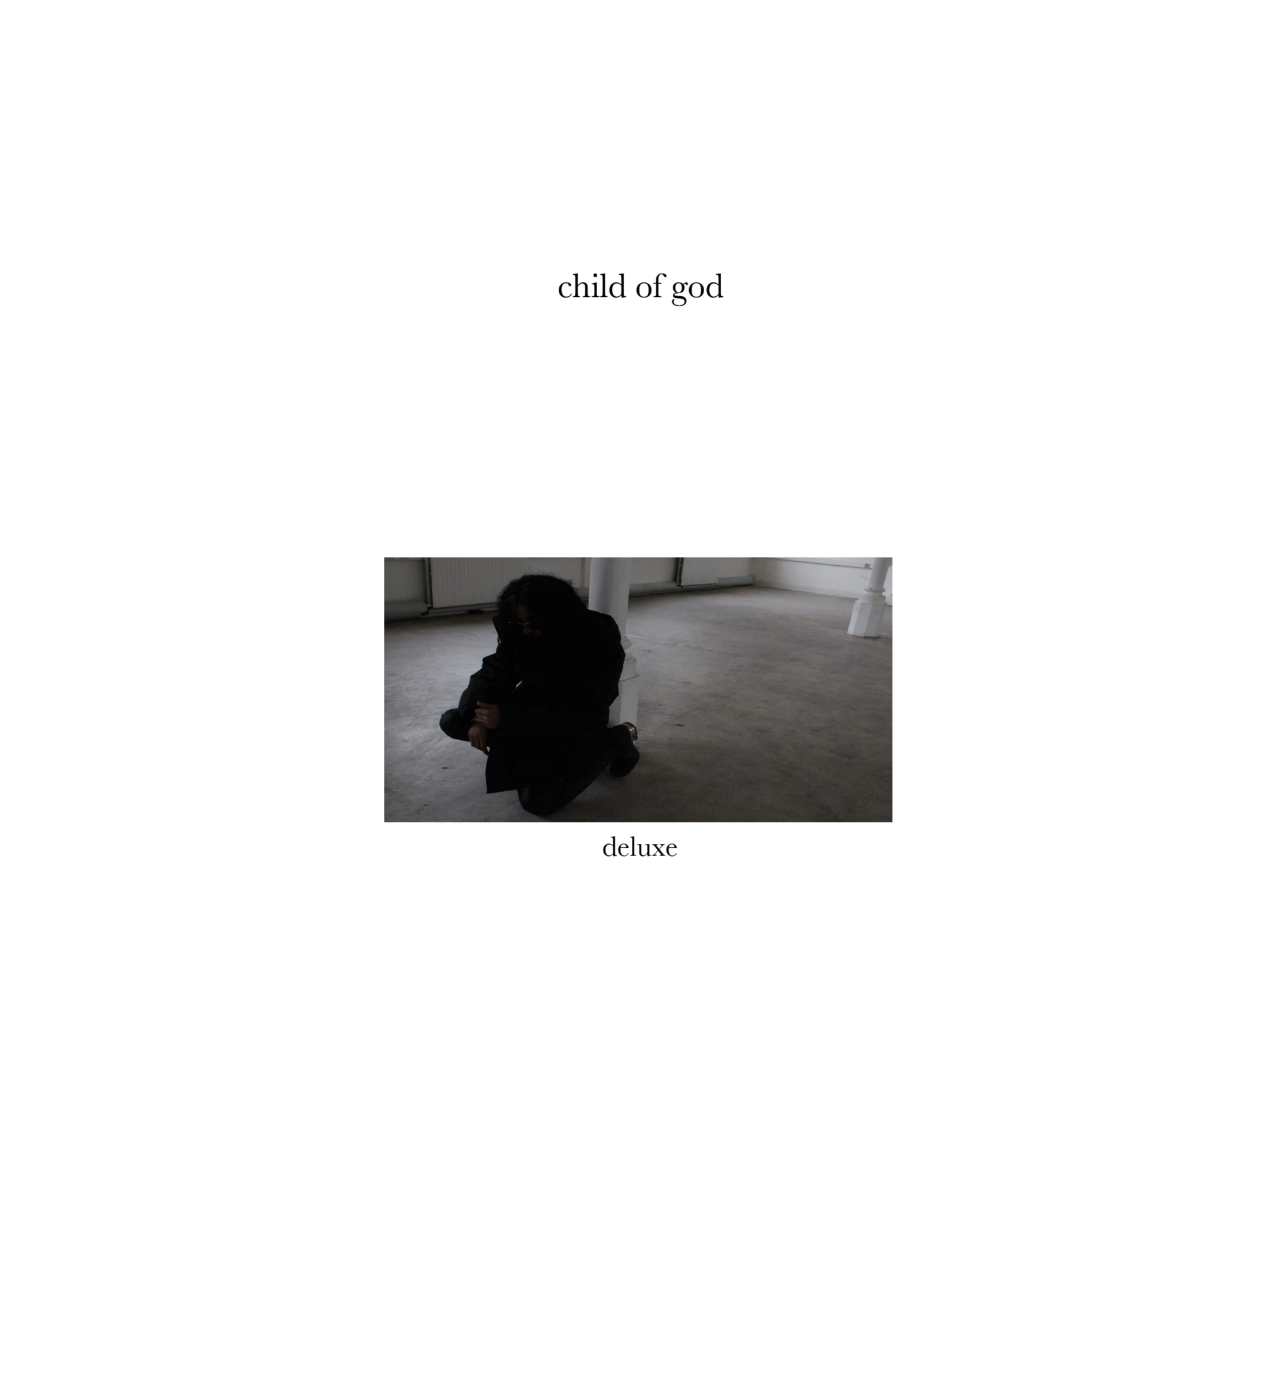
==== index.html @ 305f1e54 "d" ====
<!doctype html>
<html lang="fr">
  <head>
    <meta charset="UTF-8" />
    <meta name="viewport" content="width=device-width, initial-scale=1.0" />
    <title>child of god deluxe</title>
    <link rel="preconnect" href="https://fonts.googleapis.com" />
    <link rel="preconnect" href="https://fonts.gstatic.com" crossorigin />
    <link
      href="https://fonts.googleapis.com/css2?family=Cormorant+Garamond:wght@400;500;600;700&family=Italiana&display=swap"
      rel="stylesheet"
    />
    <link rel="stylesheet" href="./styles.css" />
  </head>
  <body>
    <main class="experience" aria-live="polite">
      <section class="hover-video-wrap" aria-label="Visuel animé">
        <div
          id="hoverVideoZone"
          class="hover-video-frame"
          tabindex="0"
          aria-label="Zone vidéo animée"
        >
          <video
            id="hoverVideo"
            class="hover-video"
            preload="auto"
            muted
            loop
            playsinline
            aria-hidden="true"
          >
            <source src="./assets/video/Mt_Etna_and_Catania1.mp4" type="video/mp4" />
          </video>
        </div>
      </section>

      <button
        id="coverTrigger"
        class="cover-trigger"
        type="button"
        aria-label="Révéler la tracklist deluxe"
      >
        <article class="cover-art" role="img" aria-label="cover child of god deluxe">
          <div class="cover-canvas" aria-hidden="true">
            <div class="cover-bg"></div>
            <div class="tracklist-overlay" aria-hidden="true">
              <p>15 . child of god</p>
              <p>16. cry</p>
              <p>17. liqueur feat zélia</p>
              <p>18. volcano</p>
              <p>19. fangirl</p>
              <p>20. douleur feat bloodyneon</p>
              <p>21. light off</p>
            </div>
          </div>
        </article>
      </button>

      <section class="countdown-wrap" aria-label="Compte à rebours">
        <p id="countdownValue" class="countdown-value">00 : 00 : 00 : 00</p>
        <img
          class="countdown-extra"
          src="./assets/extra/countdown-below-transparent.png"
          alt="Visuel child of god deluxe"
          loading="lazy"
        />
      </section>

      <audio id="teaserAudio" preload="auto" loop>
        <source src="./assets/audio/cog-audio-teasing.mp3" type="audio/mpeg" />
      </audio>
    </main>

    <script src="./main.js"></script>
  </body>
</html>
---- styles.css ----
:root {
  --paper: #ffffff;
  --ink: #0d0d0d;
  --fade: cubic-bezier(0.2, 0.72, 0.16, 1);
}

* {
  box-sizing: border-box;
}

html,
body {
  width: 100%;
  min-height: 100%;
  background: #ffffff;
}

body {
  margin: 0;
  color: var(--ink);
  background: #ffffff;
  font-family: "Cormorant Garamond", "Iowan Old Style", "Times New Roman", serif;
  -webkit-text-size-adjust: 100%;
  overflow-x: hidden;
  transition: background-color 320ms var(--fade), color 320ms var(--fade);
}

.experience {
  min-height: 100dvh;
  display: grid;
  place-items: center;
  gap: clamp(0.9rem, 2.3vw, 1.5rem);
  padding: clamp(1.2rem, 3.4vw, 2.4rem);
  background: #ffffff;
  transition: background-color 320ms var(--fade);
}

.hover-video-wrap {
  width: clamp(120px, 16vw, 170px);
}

.hover-video-frame {
  width: 100%;
  aspect-ratio: 1 / 1;
  overflow: hidden;
  background: transparent;
  cursor: pointer;
  touch-action: manipulation;
  -webkit-tap-highlight-color: transparent;
}

.hover-video-frame:focus-visible {
  outline: 2px solid rgba(20, 20, 20, 0.4);
  outline-offset: 6px;
}

.hover-video {
  width: 100%;
  height: 100%;
  display: block;
  object-fit: cover;
  object-position: 52% 34%;
  transform: scale(1.22);
  transform-origin: center;
  transition: filter 320ms var(--fade);
}

.cover-trigger {
  border: 0;
  background: none;
  cursor: pointer;
  color: inherit;
  padding: 0;
  width: min(88vw, 680px);
  touch-action: manipulation;
  -webkit-tap-highlight-color: transparent;
}

.cover-trigger:focus-visible {
  outline: 2px solid rgba(20, 20, 20, 0.4);
  outline-offset: 7px;
}

.cover-art {
  width: 100%;
  display: grid;
  justify-items: center;
  transition: transform 650ms var(--fade);
}

.cover-trigger:hover .cover-art,
.cover-trigger:focus-visible .cover-art {
  transform: scale(1.012);
}

.cover-canvas {
  position: relative;
  width: min(88vw, 680px);
  aspect-ratio: 1 / 1;
  overflow: hidden;
  border: 0;
  background: transparent;
  isolation: isolate;
}

.cover-bg {
  position: absolute;
  inset: 0;
  background-image: url("./assets/cover/Cover_cog_deluxe-transparent.png");
  background-size: cover;
  background-position: center;
  background-repeat: no-repeat;
}

.cover-bg::after {
  content: "";
  position: absolute;
  inset: 0;
  background-image: url("./assets/cover/Tracklist_cog_deluxe-transparent.png");
  background-size: 132%;
  background-position: 54% 52%;
  background-repeat: no-repeat;
  opacity: 0;
  transition: opacity 700ms var(--fade);
}

body.is-revealed .cover-bg {
  background-image: none;
}

body.is-revealed .cover-bg::after {
  opacity: 1;
}

.tracklist-overlay {
  position: absolute;
  inset: 0;
  display: grid;
  align-content: center;
  justify-items: center;
  gap: clamp(0.15rem, 0.5vw, 0.28rem);
  opacity: 0;
  pointer-events: none;
  transform: translateY(-7%);
  transition: opacity 260ms var(--fade);
}

.tracklist-overlay p {
  margin: 0;
  font-family: "Cormorant Garamond", "Iowan Old Style", "Times New Roman", serif;
  font-size: clamp(1.05rem, 2.05vw, 2rem);
  line-height: 1;
  color: #ffffff;
  text-shadow: 0 1px 2px rgba(0, 0, 0, 0.48);
}

body.is-dark.is-revealed .tracklist-overlay {
  opacity: 1;
}

.countdown-wrap {
  display: grid;
  justify-items: center;
  gap: clamp(0.7rem, 1.7vw, 1rem);
  text-align: center;
  opacity: 0;
  visibility: hidden;
  transform: translateY(8px);
  transition: opacity 340ms var(--fade), transform 340ms var(--fade), visibility 0s linear 340ms;
}

body.is-revealed .countdown-wrap {
  opacity: 1;
  visibility: visible;
  transform: translateY(0);
  transition-delay: 140ms;
}

.countdown-value {
  margin: 0;
  font-family: Arial, Helvetica, sans-serif;
  font-weight: 300;
  font-size: clamp(1.2rem, 3.2vw, 2.35rem);
  line-height: 1;
  letter-spacing: 0.03em;
}

.countdown-extra {
  width: min(78vw, 360px);
  height: auto;
  display: block;
}

body.is-dark {
  color: #ffffff;
  background: #000000;
}

body.is-dark .experience {
  background: #000000;
}

body.is-dark .countdown-value {
  color: #ffffff;
}

body.is-dark .hover-video {
  filter: invert(1) hue-rotate(180deg);
}

body.is-dark .hover-video-frame:focus-visible,
body.is-dark .cover-trigger:focus-visible {
  outline-color: rgba(255, 255, 255, 0.52);
}

@media (hover: none) {
  .cover-trigger:hover .cover-art {
    transform: none;
  }
}

@media (max-width: 700px) {
  .experience {
    gap: clamp(0.75rem, 3.2vw, 1.1rem);
    padding-top: max(1rem, env(safe-area-inset-top));
    padding-right: max(0.95rem, env(safe-area-inset-right));
    padding-bottom: max(1rem, env(safe-area-inset-bottom));
    padding-left: max(0.95rem, env(safe-area-inset-left));
  }

  .hover-video-wrap {
    width: clamp(102px, 26vw, 144px);
  }

  .cover-canvas,
  .cover-trigger {
    width: min(92vw, 580px);
  }

  .countdown-value {
    letter-spacing: 0.04em;
  }

  .countdown-extra {
    width: min(86vw, 320px);
  }

  .tracklist-overlay {
    transform: translateY(-5%);
  }

  .tracklist-overlay p {
    font-size: clamp(0.92rem, 3.8vw, 1.3rem);
  }
}

@media (max-width: 480px) {
  .cover-canvas,
  .cover-trigger {
    width: 95vw;
  }

  .countdown-value {
    font-size: clamp(1rem, 9vw, 1.65rem);
  }

  .countdown-extra {
    width: min(92vw, 296px);
  }

  .tracklist-overlay p {
    font-size: clamp(0.82rem, 4.35vw, 1.05rem);
  }
}
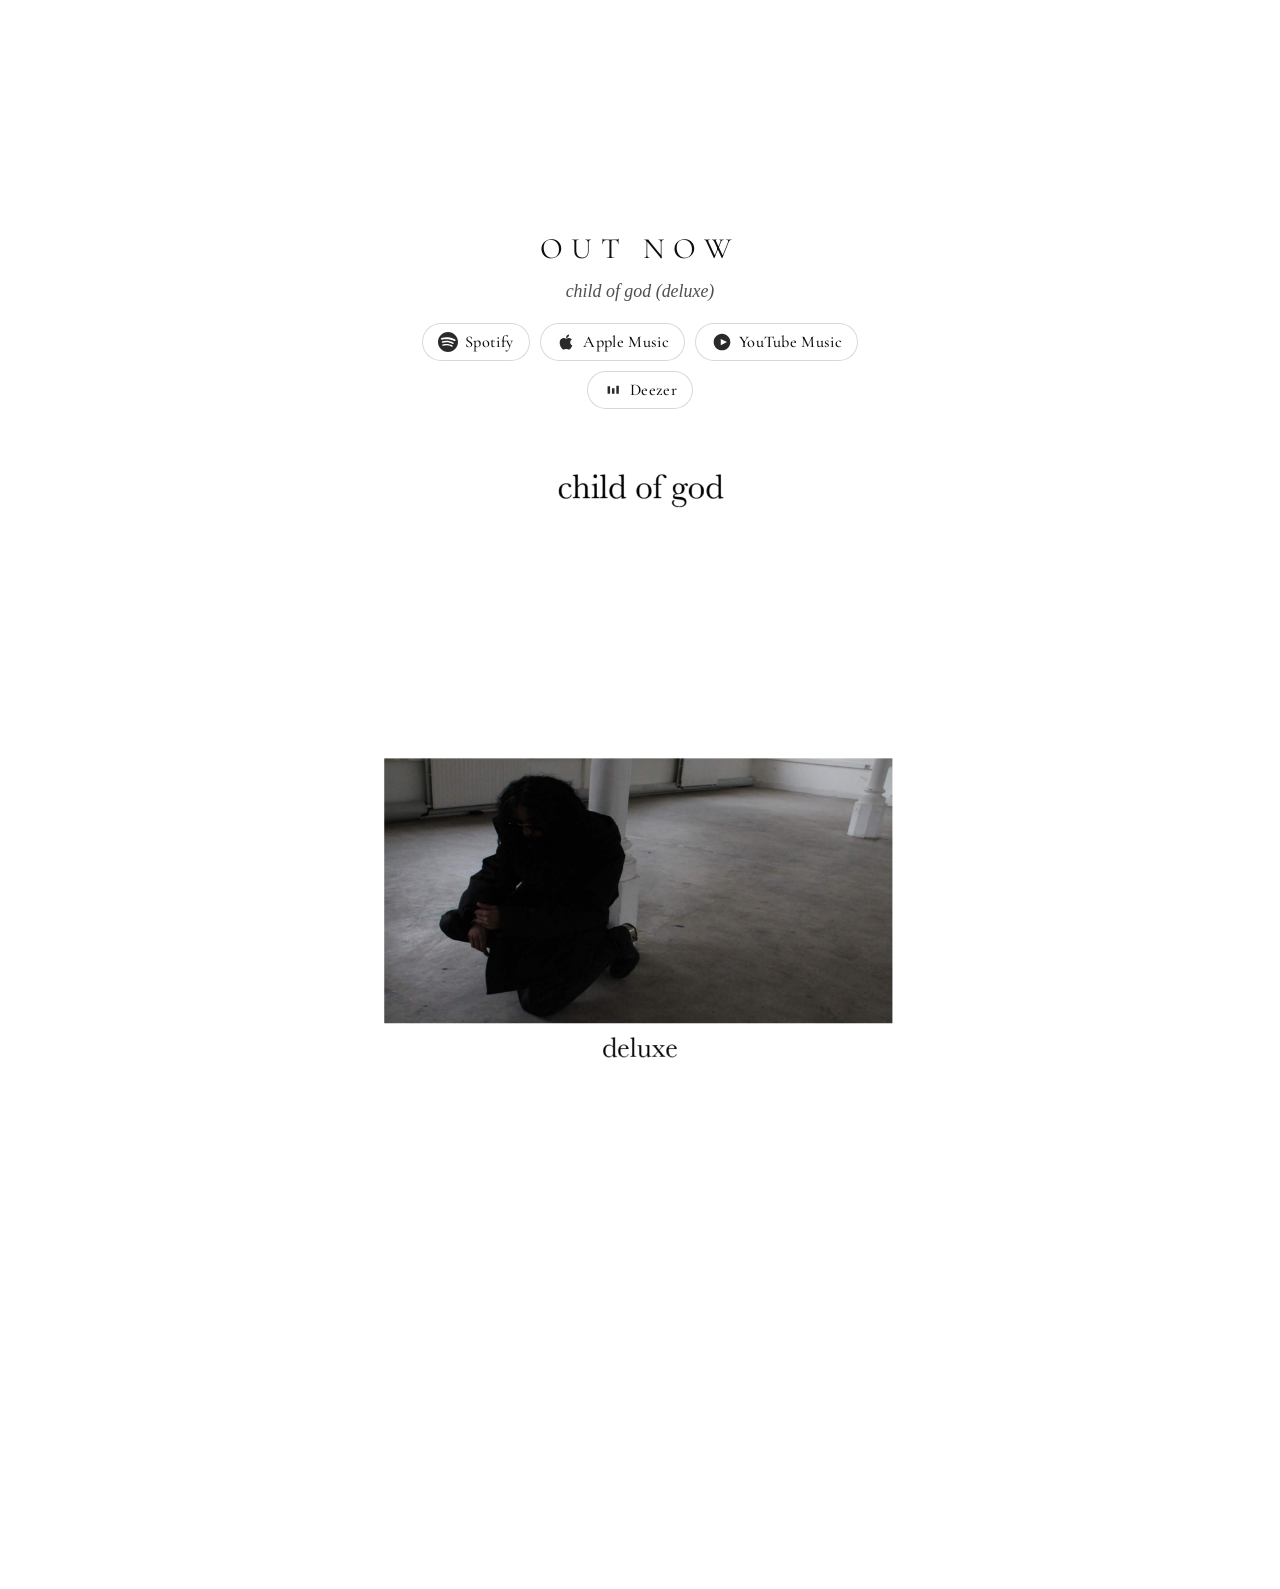
==== commit 6c2ffaaa: "update release" ====
--- a/index.html
+++ b/index.html
@@ -33,6 +33,79 @@
             <source src="./assets/video/Mt_Etna_and_Catania1.mp4" type="video/mp4" />
           </video>
         </div>
+      </section>
+
+      <section class="streaming-block" aria-labelledby="streaming-kicker">
+        <p id="streaming-kicker" class="streaming-kicker">Out now</p>
+        <p class="streaming-album">child of god (deluxe)</p>
+        <ul class="streaming-links">
+          <li>
+            <a
+              class="streaming-link"
+              href="https://open.spotify.com/album/3OsomBezZoZCRmr3jh5Ega"
+              target="_blank"
+              rel="noopener noreferrer"
+            >
+              <span class="streaming-link__icon" aria-hidden="true">
+                <svg viewBox="0 0 24 24" width="20" height="20" fill="currentColor">
+                  <path
+                    d="M12 0C5.4 0 0 5.4 0 12s5.4 12 12 12 12-5.4 12-12S18.66 0 12 0zm5.52 17.34c-.24.36-.66.48-1.02.24a13.84 13.84 0 0 0-10.56-1.14c-.42.12-.78-.18-.9-.54-.12-.42.18-.78.54-.9 4.56-1.02 8.52-.6 11.64 1.32.42.18.48.66.3 1.02zm1.44-3.3c-.3.42-.84.6-1.26.3-3.24-1.98-8.16-2.58-11.94-1.38-.48.12-1.02-.12-1.14-.6-.12-.48.12-1.02.6-1.14 3.96-1.2 9.24-.66 13.02 1.32.42.24.6.84.3 1.26zm.12-3.42c-3.66-2.22-10.41-2.46-14.16-1.44-.6.18-1.2-.18-1.38-.72-.18-.6.18-1.2.72-1.38 4.26-1.26 11.7-1.02 16.26 1.8.54.3.72 1.02.42 1.56-.3.42-1.02.6-1.56.3z"
+                  />
+                </svg>
+              </span>
+              Spotify
+            </a>
+          </li>
+          <li>
+            <a
+              class="streaming-link"
+              href="https://music.apple.com/search?term=Chisa%20child%20of%20god%20deluxe"
+              target="_blank"
+              rel="noopener noreferrer"
+            >
+              <span class="streaming-link__icon" aria-hidden="true">
+                <svg viewBox="0 0 24 24" width="20" height="20" fill="currentColor">
+                  <path
+                    d="M17.05 20.28c-.98.95-2.05.88-3.08.4-1.09-.5-2.08-.48-3.24 0-1.44.62-2.2.44-3.06-.4C2.79 15.25 3.51 7.59 9.05 7.31c1.35.07 2.29.74 3.08.8 1.18-.24 2.31-.93 3.57-.84 1.51.12 2.65.72 3.4 1.8-3.12 1.87-2.38 5.98.48 7.13-.57 1.5-1.31 2.99-2.54 4.09l.01-.01zM12.03 7.25c-.15-2.23 1.66-4.07 3.74-4.25.29 2.58-2.34 4.5-3.74 4.25z"
+                  />
+                </svg>
+              </span>
+              Apple Music
+            </a>
+          </li>
+          <li>
+            <a
+              class="streaming-link"
+              href="https://music.youtube.com/search?q=Chisa+child+of+god+deluxe"
+              target="_blank"
+              rel="noopener noreferrer"
+            >
+              <span class="streaming-link__icon" aria-hidden="true">
+                <svg viewBox="0 0 24 24" width="20" height="20" fill="currentColor">
+                  <path
+                    d="M12 2C6.48 2 2 6.48 2 12s4.48 10 10 10 10-4.48 10-10S17.52 2 12 2z M10.5 8.25L18 12l-7.5 3.75v-7.5z"
+                  />
+                </svg>
+              </span>
+              YouTube Music
+            </a>
+          </li>
+          <li>
+            <a
+              class="streaming-link"
+              href="https://www.deezer.com/search/chisa%20child%20of%20god%20deluxe"
+              target="_blank"
+              rel="noopener noreferrer"
+            >
+              <span class="streaming-link__icon" aria-hidden="true">
+                <svg viewBox="0 0 24 24" width="20" height="20" fill="currentColor">
+                  <path d="M5.5 7.5h3v9h-3v-9zm5.25 2.25h3v6.75h-3v-6.75zm5.25-3h3v9.75h-3V6.75z" />
+                </svg>
+              </span>
+              Deezer
+            </a>
+          </li>
+        </ul>
       </section>
 
       <button
--- a/styles.css
+++ b/styles.css
@@ -63,6 +63,99 @@
   transform: scale(1.22);
   transform-origin: center;
   transition: filter 320ms var(--fade);
+}
+
+.streaming-block {
+  width: min(100%, 520px);
+  display: grid;
+  justify-items: center;
+  gap: clamp(0.55rem, 1.4vw, 0.85rem);
+  text-align: center;
+}
+
+.streaming-kicker {
+  margin: 0;
+  font-family: "Italiana", "Cormorant Garamond", serif;
+  font-size: clamp(1.35rem, 3.6vw, 1.85rem);
+  letter-spacing: 0.28em;
+  text-transform: uppercase;
+  line-height: 1.15;
+}
+
+.streaming-album {
+  margin: 0;
+  font-family: "Cormorant Garamond", "Iowan Old Style", "Times New Roman", serif;
+  font-size: clamp(0.95rem, 2.1vw, 1.12rem);
+  font-weight: 500;
+  font-style: italic;
+  opacity: 0.72;
+  line-height: 1.3;
+}
+
+.streaming-links {
+  list-style: none;
+  margin: clamp(0.15rem, 0.6vw, 0.35rem) 0 0;
+  padding: 0;
+  display: flex;
+  flex-wrap: wrap;
+  justify-content: center;
+  gap: clamp(0.45rem, 1.5vw, 0.65rem);
+}
+
+.streaming-links li {
+  margin: 0;
+}
+
+.streaming-link {
+  display: inline-flex;
+  align-items: center;
+  gap: 0.45rem;
+  padding: 0.5rem 0.95rem;
+  border-radius: 999px;
+  border: 1px solid rgba(13, 13, 13, 0.16);
+  background: rgba(255, 255, 255, 0.45);
+  color: inherit;
+  text-decoration: none;
+  font-family: "Cormorant Garamond", "Iowan Old Style", "Times New Roman", serif;
+  font-size: clamp(0.92rem, 2vw, 1.02rem);
+  font-weight: 500;
+  letter-spacing: 0.02em;
+  transition: border-color 220ms var(--fade), background-color 220ms var(--fade), transform 220ms var(--fade);
+}
+
+.streaming-link:hover {
+  border-color: rgba(13, 13, 13, 0.35);
+  background: rgba(255, 255, 255, 0.85);
+  transform: translateY(-1px);
+}
+
+.streaming-link:focus-visible {
+  outline: 2px solid rgba(20, 20, 20, 0.4);
+  outline-offset: 3px;
+}
+
+.streaming-link__icon {
+  display: flex;
+  flex-shrink: 0;
+  opacity: 0.88;
+}
+
+body.is-dark .streaming-album {
+  opacity: 0.78;
+}
+
+body.is-dark .streaming-link {
+  border-color: rgba(255, 255, 255, 0.22);
+  background: rgba(255, 255, 255, 0.06);
+}
+
+body.is-dark .streaming-link:hover {
+  border-color: rgba(255, 255, 255, 0.38);
+  background: rgba(255, 255, 255, 0.12);
+}
+
+body.is-dark .streaming-link:focus-visible {
+  outline-color: rgba(255, 255, 255, 0.52);
 }
 
 .cover-trigger {
@@ -232,6 +325,14 @@
     width: clamp(102px, 26vw, 144px);
   }
 
+  .streaming-block {
+    width: min(100%, 480px);
+  }
+
+  .streaming-link {
+    padding: 0.45rem 0.8rem;
+  }
+
   .cover-canvas,
   .cover-trigger {
     width: min(92vw, 580px);
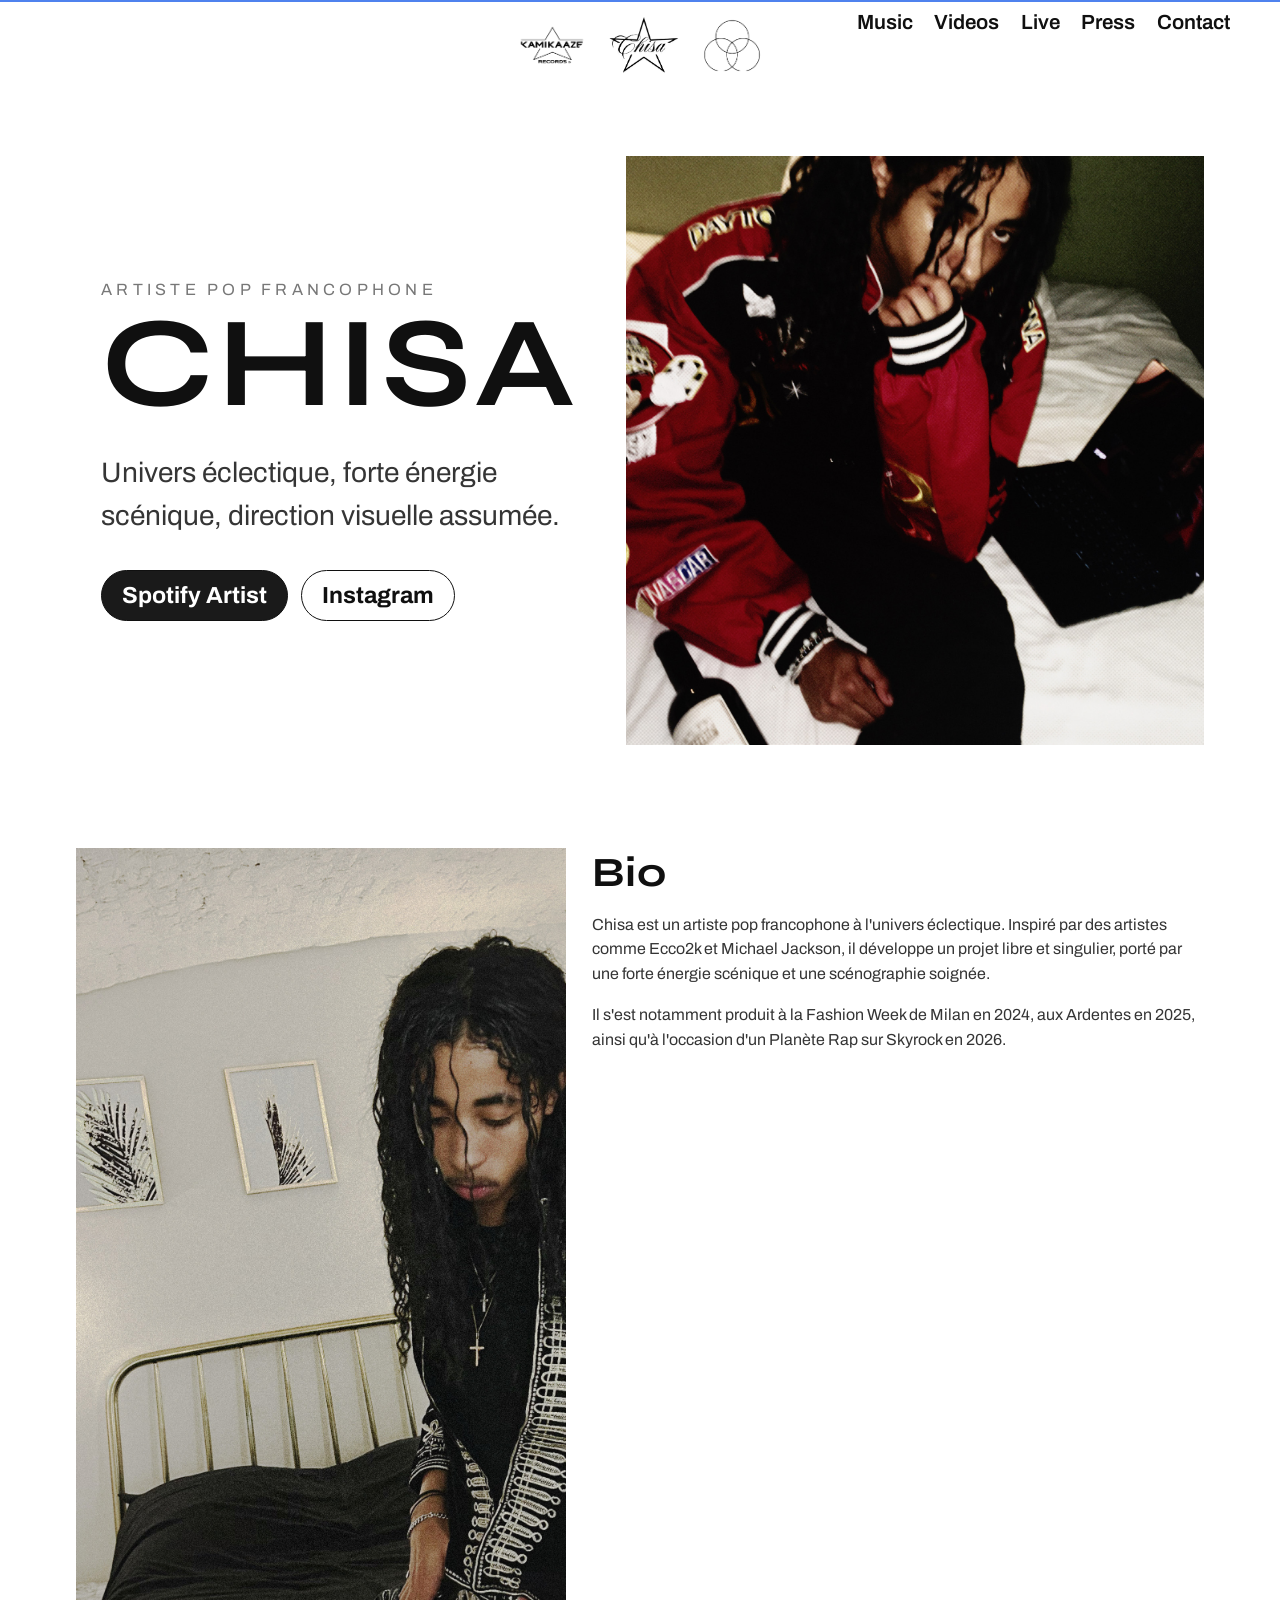
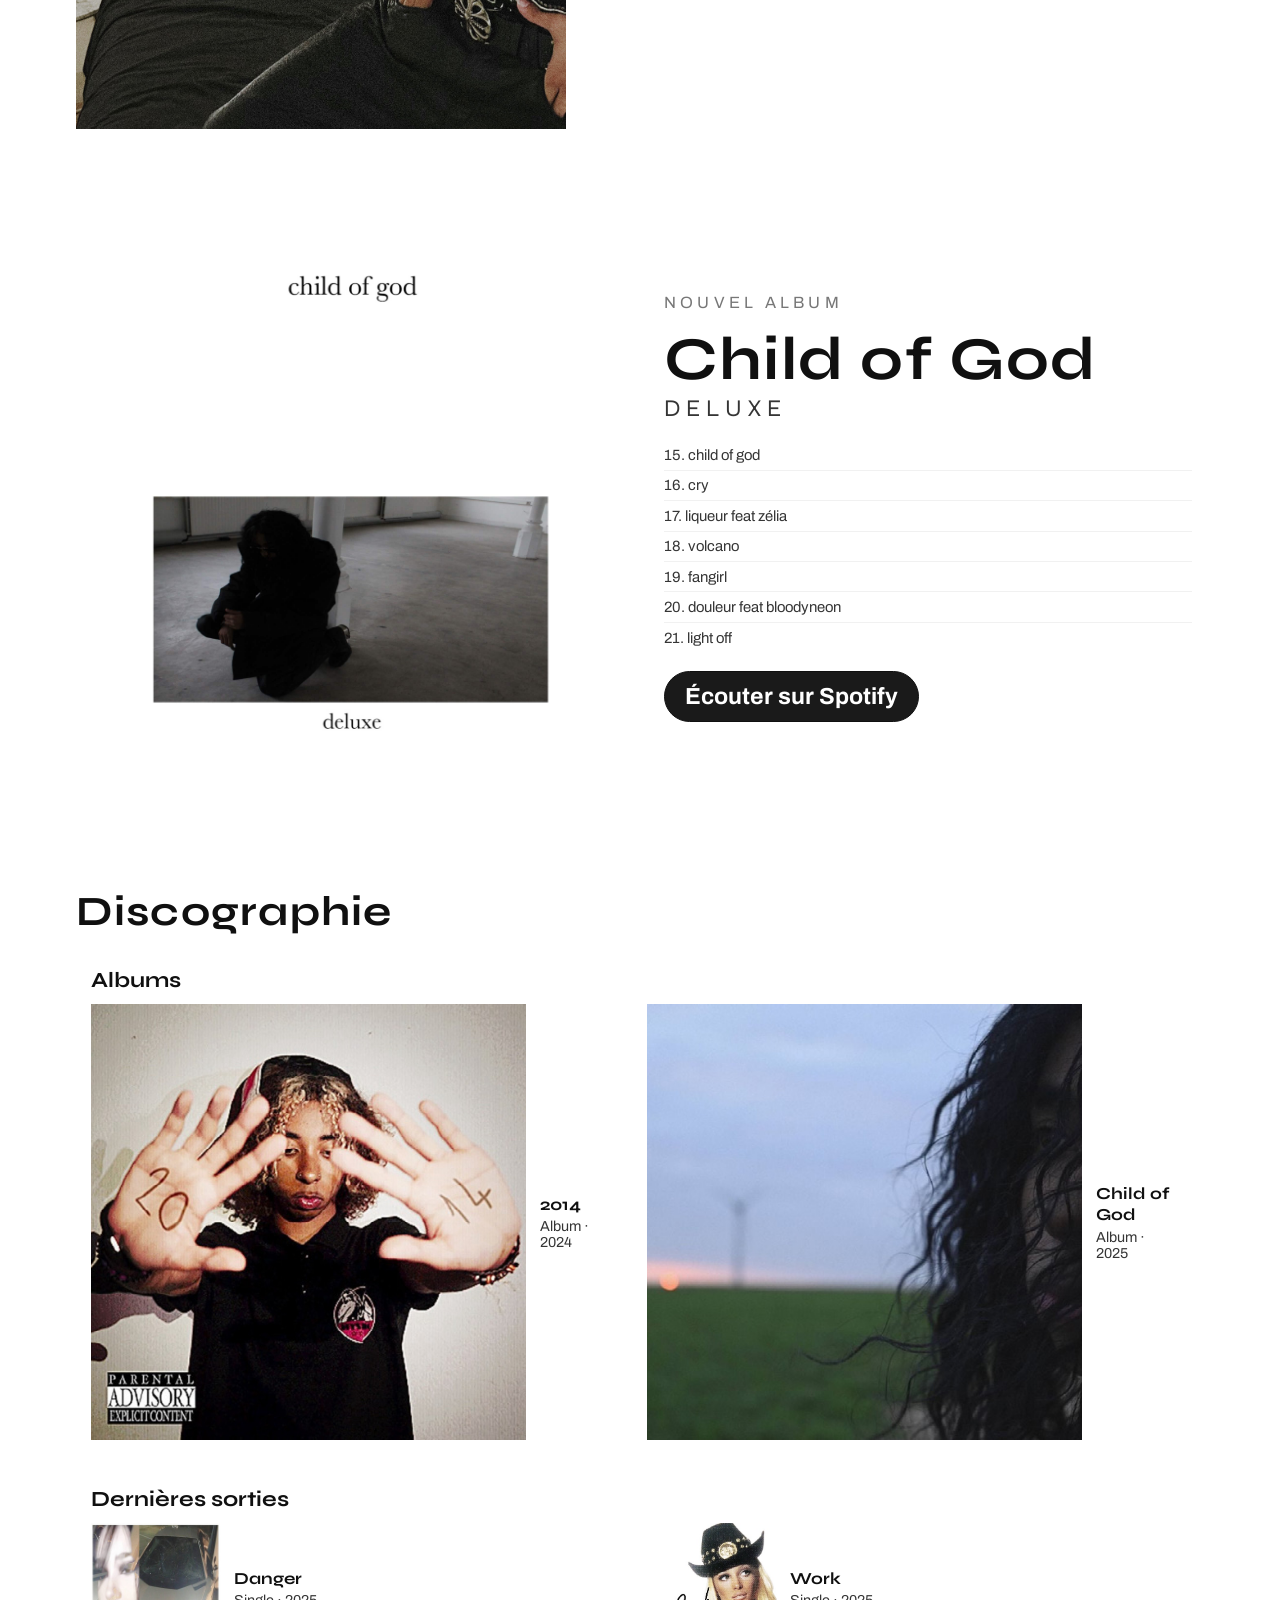
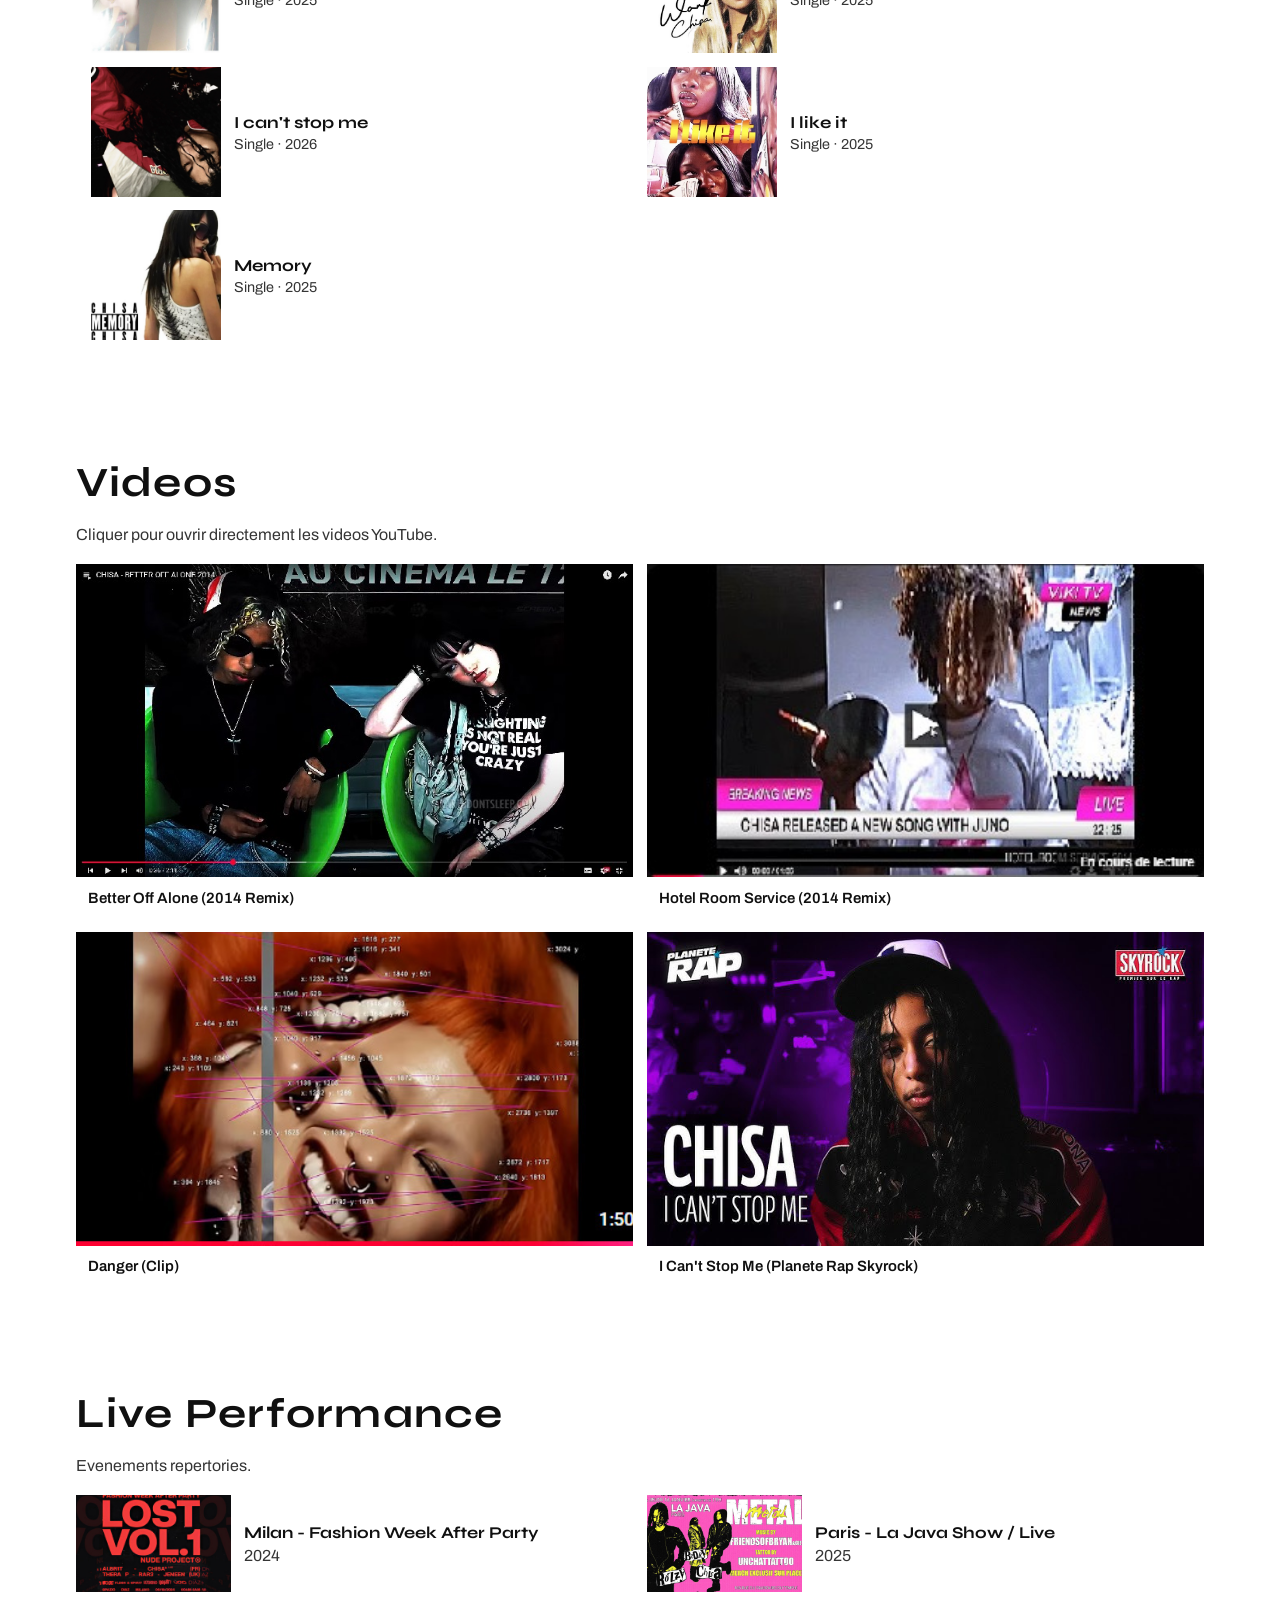
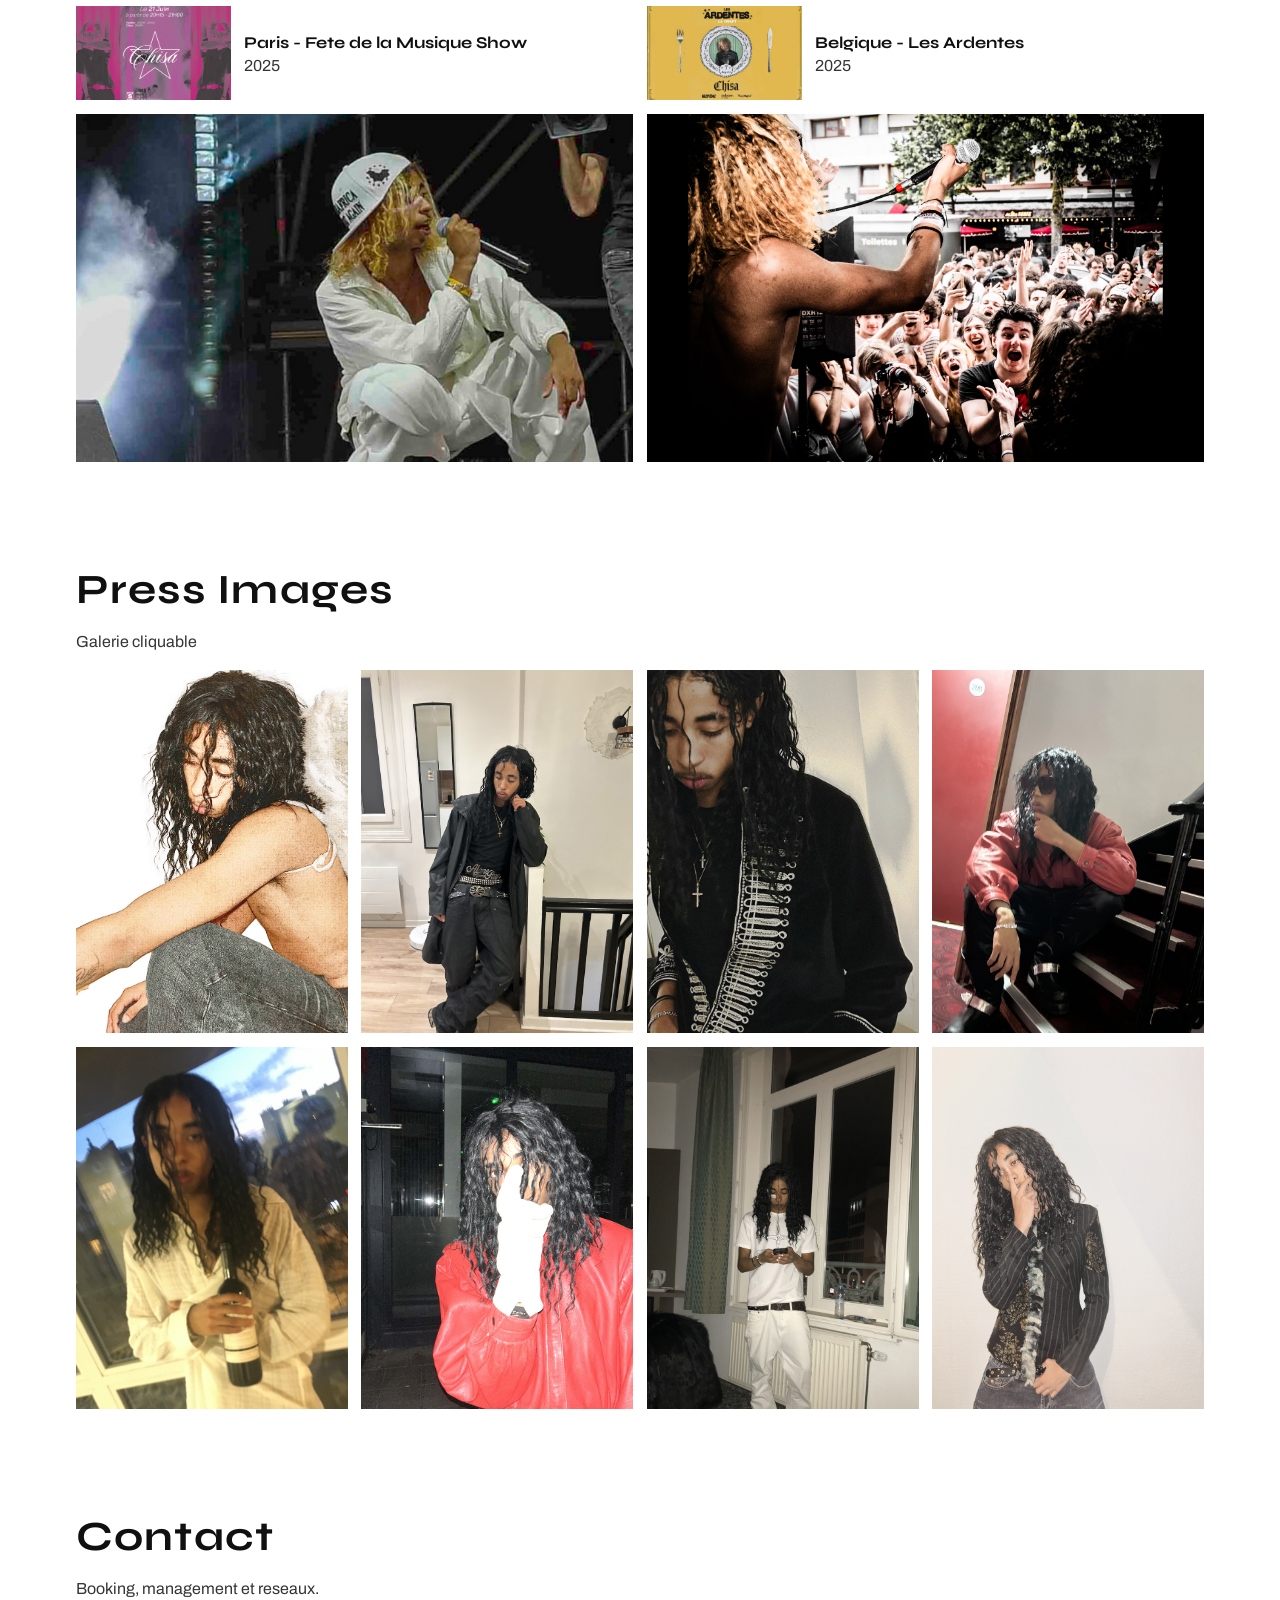
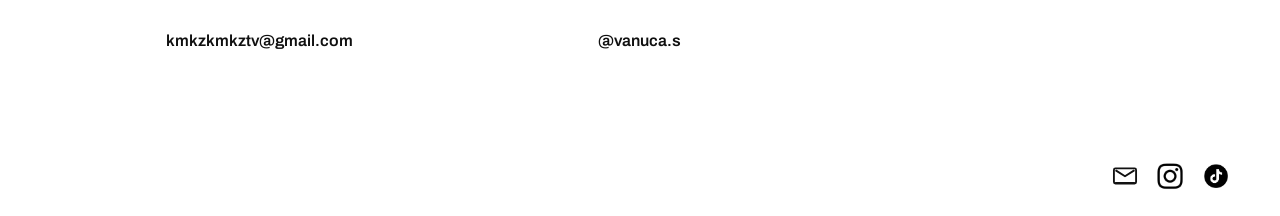
==== commit 6f8b7365: "update portfolio" ====
--- a/index.html
+++ b/index.html
@@ -3,148 +3,343 @@
   <head>
     <meta charset="UTF-8" />
     <meta name="viewport" content="width=device-width, initial-scale=1.0" />
-    <title>child of god deluxe</title>
+    <title>CHISA</title>
+    <meta
+      name="description"
+      content="Site officiel de CHISA: bio, sorties, clips, performances live, presse et contact."
+    />
     <link rel="preconnect" href="https://fonts.googleapis.com" />
     <link rel="preconnect" href="https://fonts.gstatic.com" crossorigin />
     <link
-      href="https://fonts.googleapis.com/css2?family=Cormorant+Garamond:wght@400;500;600;700&family=Italiana&display=swap"
+      href="https://fonts.googleapis.com/css2?family=Syne:wght@400;600;700;800&family=Archivo:wght@300;400;600;700&display=swap"
       rel="stylesheet"
     />
     <link rel="stylesheet" href="./styles.css" />
   </head>
   <body>
-    <main class="experience" aria-live="polite">
-      <section class="hover-video-wrap" aria-label="Visuel animé">
-        <div
-          id="hoverVideoZone"
-          class="hover-video-frame"
-          tabindex="0"
-          aria-label="Zone vidéo animée"
+    <div class="ambient ambient-a"></div>
+    <div class="ambient ambient-b"></div>
+
+    <header class="topbar">
+      <div class="top-spacer" aria-hidden="true"></div>
+      <div class="top-logo-row" aria-label="Signatures visuelles">
+        <img src="./assets/logo-top-kamikaze.png" alt="Logo Kamikaaze" />
+        <img src="./assets/logo-top-chisa-star.png" alt="Logo etoile Chisa" />
+        <img src="./assets/logo-top-circles.png" alt="Logo cercles" />
+      </div>
+      <nav class="menu" aria-label="Navigation principale">
+        <a href="#music">Music</a>
+        <a href="#videos">Videos</a>
+        <a href="#live">Live</a>
+        <a href="#press">Press</a>
+        <a href="#contact">Contact</a>
+      </nav>
+    </header>
+
+    <main id="top">
+      <section class="hero section reveal">
+        <div class="hero-content">
+          <p class="kicker">Artiste Pop Francophone</p>
+          <h1>CHISA</h1>
+          <p class="lead">
+            Univers éclectique, forte énergie scénique, direction visuelle assumée.
+          </p>
+          <div class="hero-actions">
+            <a
+              class="btn"
+              href="https://open.spotify.com/intl-fr/artist/28BRn75qLCxSJm8squL61N?si=ym0oE2xuQY23T5rnx8LlJQ"
+              target="_blank"
+              rel="noopener"
+              >Spotify Artist</a
+            >
+            <a
+              class="btn btn-ghost"
+              href="https://www.instagram.com/ripchisa?utm_source=ig_web_button_share_sheet&igsh=ZDNlZDc0MzIxNw=="
+              target="_blank"
+              rel="noopener"
+              >Instagram</a
+            >
+          </div>
+        </div>
+        <a class="hero-image-wrap" href="./assets/hero-main.jpg" target="_blank" rel="noopener">
+          <img src="./assets/hero-main.jpg" alt="Portrait de Chisa" class="hero-image" />
+        </a>
+      </section>
+
+      <section class="bio section reveal">
+        <div class="bio-media">
+          <img src="./assets/bio-side.jpg" alt="Chisa en tenue noire" />
+        </div>
+        <div class="bio-copy">
+          <h2>Bio</h2>
+          <p>
+            Chisa est un artiste pop francophone à l'univers éclectique. Inspiré par des
+            artistes comme Ecco2k et Michael Jackson, il développe un projet libre et
+            singulier, porté par une forte énergie scénique et une scénographie soignée.
+          </p>
+          <p>
+            Il s'est notamment produit à la Fashion Week de Milan en 2024, aux Ardentes en
+            2025, ainsi qu'à l'occasion d'un Planète Rap sur Skyrock en 2026.
+          </p>
+        </div>
+      </section>
+
+      <section class="section reveal cog-deluxe">
+        <a class="cog-deluxe-cover" href="https://open.spotify.com/album/3OsomBezZoZCRmr3jh5Ega" target="_blank" rel="noopener">
+          <img src="./assets/Cover_cog_deluxe.jpg" alt="Child of God Deluxe cover" />
+        </a>
+        <div class="cog-deluxe-info">
+          <p class="kicker">Nouvel album</p>
+          <h2>Child of God<span>Deluxe</span></h2>
+          <ol class="cog-deluxe-tracklist">
+            <li>15. child of god</li>
+            <li>16. cry</li>
+            <li>17. liqueur feat zélia</li>
+            <li>18. volcano</li>
+            <li>19. fangirl</li>
+            <li>20. douleur feat bloodyneon</li>
+            <li>21. light off</li>
+          </ol>
+          <div class="cog-deluxe-actions">
+            <a class="btn" href="https://open.spotify.com/album/3OsomBezZoZCRmr3jh5Ega" target="_blank" rel="noopener">
+              Écouter sur Spotify
+            </a>
+          </div>
+        </div>
+      </section>
+
+      <section id="music" class="section reveal">
+        <div class="section-head">
+          <h2>Discographie</h2>
+        </div>
+        <div class="release-panels">
+          <article class="release-panel albums-panel">
+            <div class="release-subhead">
+              <h3>Albums</h3>
+            </div>
+            <div class="album-grid">
+              <a
+                class="release-card release-card-large release-card-album"
+                href="https://open.spotify.com/intl-fr/album/4rLN8lhhfCnp2AO3o3cc3W?si=ylBYpWiqSvyaIRLk4aT2Ig"
+                target="_blank"
+                rel="noopener"
+              >
+                <div class="album-media">
+                  <img class="album-image album-image-front" src="./assets/release-2014.jpg" alt="Cover 2014" />
+                  <img class="album-image album-image-back" src="./assets/release-2014-tracklist.webp" alt="Tracklist 2014" />
+                </div>
+                <div class="meta"><h3>2014</h3><p>Album · 2024</p></div>
+              </a>
+              <a
+                class="release-card release-card-large release-card-album"
+                href="https://open.spotify.com/album/2Kf51eVpVvkM4Xr2s5RN1O?si=6zRELYIqQoe8X1BCLNspxQ"
+                target="_blank"
+                rel="noopener"
+              >
+                <div class="album-media">
+                  <img class="album-image album-image-front" src="./assets/release-before-the-album.jpg" alt="Cover Child of God" />
+                  <img class="album-image album-image-back" src="./assets/release-child-of-god-tracklist.webp" alt="Tracklist Child of God" />
+                </div>
+                <div class="meta"><h3>Child of God</h3><p>Album · 2025</p></div>
+              </a>
+            </div>
+          </article>
+
+          <article class="release-panel singles-panel">
+            <div class="release-subhead">
+              <h3>Dernières sorties</h3>
+            </div>
+            <div class="release-grid release-grid-singles">
+              <a
+                class="release-card"
+                href="https://open.spotify.com/album/0tmVy1gMqx24jqq9TRx0Ck?si=AjY4Yv25RRedVt106UQsvQ"
+                target="_blank"
+                rel="noopener"
+              >
+                <img src="./assets/release-danger.jpg" alt="Cover Danger" />
+                <div class="meta"><h3>Danger</h3><p>Single · 2025</p></div>
+              </a>
+              <a
+                class="release-card"
+                href="https://open.spotify.com/album/7ISTjmmYSzwI1bbeuYHkSA?si=7h_NeDsiTIKJxPKYilfIng"
+                target="_blank"
+                rel="noopener"
+              >
+                <img src="./assets/release-work.jpg" alt="Cover Work" />
+                <div class="meta"><h3>Work</h3><p>Single · 2025</p></div>
+              </a>
+              <a
+                class="release-card"
+                href="https://open.spotify.com/intl-fr/album/6vDsVrz8zJW5w8UC4HN7h1?si=oXI465dpRfmU-4W5m58_9g"
+                target="_blank"
+                rel="noopener"
+              >
+                <img src="./assets/release-icantstopme.jpg" alt="Cover I can't stop me" />
+                <div class="meta"><h3>I can't stop me</h3><p>Single · 2026</p></div>
+              </a>
+              <a
+                class="release-card"
+                href="https://open.spotify.com/album/45xwJymQxVvxNwJ8t0cLY5?si=0fGV4LD2QruVzqn9Vcdk8g"
+                target="_blank"
+                rel="noopener"
+              >
+                <img src="./assets/release-ilikeit.jpg" alt="Cover I like it" />
+                <div class="meta"><h3>I like it</h3><p>Single · 2025</p></div>
+              </a>
+              <a
+                class="release-card"
+                href="https://open.spotify.com/album/1zwM1lndPg9G7qa2jViXGY?si=QBcYq1IBS9SFGoW0W8duoA"
+                target="_blank"
+                rel="noopener"
+              >
+                <img src="./assets/release-memory.jpg" alt="Cover Memory" />
+                <div class="meta"><h3>Memory</h3><p>Single · 2025</p></div>
+              </a>
+            </div>
+          </article>
+        </div>
+      </section>
+
+      <section id="videos" class="section reveal">
+        <div class="section-head">
+          <h2>Videos</h2>
+          <p>Cliquer pour ouvrir directement les videos YouTube.</p>
+        </div>
+        <div class="video-grid">
+          <a
+            class="video-card"
+            href="https://youtu.be/3ibpV4hL22E?si=mVwewui5MEs3RJKr"
+            target="_blank"
+            rel="noopener"
+          >
+            <img src="./assets/video-better-off-alone.jpg" alt="Better Off Alone" />
+            <span>Better Off Alone (2014 Remix)</span>
+          </a>
+          <a
+            class="video-card"
+            href="https://youtu.be/MmaSvXTqfM8?si=sr2Y8Aiy4_h66vwG"
+            target="_blank"
+            rel="noopener"
+          >
+            <img src="./assets/video-hotel-room-service.jpg" alt="Hotel Room Service" />
+            <span>Hotel Room Service (2014 Remix)</span>
+          </a>
+          <a
+            class="video-card"
+            href="https://youtu.be/zatFunmeP34?si=oNCm42peg2uc539y"
+            target="_blank"
+            rel="noopener"
+          >
+            <img src="./assets/video-danger.jpg" alt="Danger clip" />
+            <span>Danger (Clip)</span>
+          </a>
+          <a
+            class="video-card"
+            href="https://youtu.be/azf_OrNVLm8?si=JiMeyQ6awaAEwY-y"
+            target="_blank"
+            rel="noopener"
+          >
+            <img src="./assets/video-icantstopme-skyrock.jpg" alt="Skyrock performance" />
+            <span>I Can't Stop Me (Planete Rap Skyrock)</span>
+          </a>
+        </div>
+      </section>
+
+      <section id="live" class="section reveal">
+        <div class="section-head">
+          <h2>Live Performance</h2>
+          <p>Evenements repertories.</p>
+        </div>
+        <div class="live-events">
+          <article class="event-card">
+            <img src="./assets/live-fashionweek-poster.jpg" alt="Milan Fashion Week after party" />
+            <div><h3>Milan - Fashion Week After Party</h3><p>2024</p></div>
+          </article>
+          <article class="event-card">
+            <img src="./assets/live-java-poster.jpg" alt="La Java Paris" />
+            <div><h3>Paris - La Java Show / Live</h3><p>2025</p></div>
+          </article>
+          <article class="event-card">
+            <img src="./assets/live-fetedelamusique-poster.jpg" alt="Fete de la Musique Paris" />
+            <div><h3>Paris - Fete de la Musique Show</h3><p>2025</p></div>
+          </article>
+          <article class="event-card">
+            <img src="./assets/live-ardentes-poster.jpg" alt="Les Ardentes Belgique" />
+            <div><h3>Belgique - Les Ardentes</h3><p>2025</p></div>
+          </article>
+        </div>
+        <div class="live-shots">
+          <a href="./assets/live-ardentes-stage.jpg" target="_blank" rel="noopener"
+            ><img src="./assets/live-ardentes-stage.jpg" alt="Performance live aux Ardentes"
+          /></a>
+          <a href="./assets/live-fetedelamusique-crowd.jpg" target="_blank" rel="noopener"
+            ><img src="./assets/live-fetedelamusique-crowd.jpg" alt="Performance live face au public"
+          /></a>
+        </div>
+      </section>
+
+      <section id="press" class="section reveal">
+        <div class="section-head">
+          <h2>Press Images</h2>
+          <p>Galerie cliquable</p>
+        </div>
+        <div class="press-grid">
+          <a href="./assets/press-01.jpg" target="_blank" rel="noopener"><img src="./assets/press-01.jpg" alt="Photo presse 1" /></a>
+          <a href="./assets/press-02.jpg" target="_blank" rel="noopener"><img src="./assets/press-02.jpg" alt="Photo presse 2" /></a>
+          <a href="./assets/press-03.jpg" target="_blank" rel="noopener"><img src="./assets/press-03.jpg" alt="Photo presse 3" /></a>
+          <a href="./assets/press-04.jpg" target="_blank" rel="noopener"><img src="./assets/press-04.jpg" alt="Photo presse 4" /></a>
+          <a href="./assets/press-05.jpg" target="_blank" rel="noopener"><img src="./assets/press-05.jpg" alt="Photo presse 5" /></a>
+          <a href="./assets/press-06.jpg" target="_blank" rel="noopener"><img src="./assets/press-06.jpg" alt="Photo presse 6" /></a>
+          <a href="./assets/press-07.jpg" target="_blank" rel="noopener"><img src="./assets/press-07.jpg" alt="Photo presse 7" /></a>
+          <a href="./assets/press-08.jpg" target="_blank" rel="noopener"><img src="./assets/press-08.jpg" alt="Photo presse 8" /></a>
+        </div>
+      </section>
+
+      <section id="contact" class="section reveal contact">
+        <div class="section-head">
+          <h2>Contact</h2>
+          <p>Booking, management et reseaux.</p>
+        </div>
+        <div class="contact-grid">
+          <a href="mailto:kmkzkmkztv@gmail.com">kmkzkmkztv@gmail.com</a>
+          <a href="https://www.instagram.com/vanuca.s/" target="_blank" rel="noopener">@vanuca.s</a>
+        </div>
+      </section>
+    </main>
+
+    <footer class="footer">
+      <div class="footer-social" aria-label="Reseaux">
+        <a href="mailto:ripchisa@gmail.com" aria-label="Email">
+          <svg viewBox="0 0 24 24" role="img" aria-hidden="true">
+            <path
+              d="M3.8 5.5h16.4c.7 0 1.3.6 1.3 1.3v10.4c0 .7-.6 1.3-1.3 1.3H3.8c-.7 0-1.3-.6-1.3-1.3V6.8c0-.7.6-1.3 1.3-1.3zm.6 1.9L12 12.2l7.6-4.8M4 17.9h16"
+              fill="none"
+              stroke="currentColor"
+              stroke-width="1.6"
+              stroke-linecap="round"
+              stroke-linejoin="round"
+            />
+          </svg>
+        </a>
+        <a
+          href="https://www.instagram.com/ripchisa?utm_source=ig_web_button_share_sheet&igsh=ZDNlZDc0MzIxNw=="
+          target="_blank"
+          rel="noopener"
+          aria-label="Instagram"
         >
-          <video
-            id="hoverVideo"
-            class="hover-video"
-            preload="auto"
-            muted
-            loop
-            playsinline
-            aria-hidden="true"
-          >
-            <source src="./assets/video/Mt_Etna_and_Catania1.mp4" type="video/mp4" />
-          </video>
-        </div>
-      </section>
-
-      <section class="streaming-block" aria-labelledby="streaming-kicker">
-        <p id="streaming-kicker" class="streaming-kicker">Out now</p>
-        <p class="streaming-album">child of god (deluxe)</p>
-        <ul class="streaming-links">
-          <li>
-            <a
-              class="streaming-link"
-              href="https://open.spotify.com/album/3OsomBezZoZCRmr3jh5Ega"
-              target="_blank"
-              rel="noopener noreferrer"
-            >
-              <span class="streaming-link__icon" aria-hidden="true">
-                <svg viewBox="0 0 24 24" width="20" height="20" fill="currentColor">
-                  <path
-                    d="M12 0C5.4 0 0 5.4 0 12s5.4 12 12 12 12-5.4 12-12S18.66 0 12 0zm5.52 17.34c-.24.36-.66.48-1.02.24a13.84 13.84 0 0 0-10.56-1.14c-.42.12-.78-.18-.9-.54-.12-.42.18-.78.54-.9 4.56-1.02 8.52-.6 11.64 1.32.42.18.48.66.3 1.02zm1.44-3.3c-.3.42-.84.6-1.26.3-3.24-1.98-8.16-2.58-11.94-1.38-.48.12-1.02-.12-1.14-.6-.12-.48.12-1.02.6-1.14 3.96-1.2 9.24-.66 13.02 1.32.42.24.6.84.3 1.26zm.12-3.42c-3.66-2.22-10.41-2.46-14.16-1.44-.6.18-1.2-.18-1.38-.72-.18-.6.18-1.2.72-1.38 4.26-1.26 11.7-1.02 16.26 1.8.54.3.72 1.02.42 1.56-.3.42-1.02.6-1.56.3z"
-                  />
-                </svg>
-              </span>
-              Spotify
-            </a>
-          </li>
-          <li>
-            <a
-              class="streaming-link"
-              href="https://music.apple.com/search?term=Chisa%20child%20of%20god%20deluxe"
-              target="_blank"
-              rel="noopener noreferrer"
-            >
-              <span class="streaming-link__icon" aria-hidden="true">
-                <svg viewBox="0 0 24 24" width="20" height="20" fill="currentColor">
-                  <path
-                    d="M17.05 20.28c-.98.95-2.05.88-3.08.4-1.09-.5-2.08-.48-3.24 0-1.44.62-2.2.44-3.06-.4C2.79 15.25 3.51 7.59 9.05 7.31c1.35.07 2.29.74 3.08.8 1.18-.24 2.31-.93 3.57-.84 1.51.12 2.65.72 3.4 1.8-3.12 1.87-2.38 5.98.48 7.13-.57 1.5-1.31 2.99-2.54 4.09l.01-.01zM12.03 7.25c-.15-2.23 1.66-4.07 3.74-4.25.29 2.58-2.34 4.5-3.74 4.25z"
-                  />
-                </svg>
-              </span>
-              Apple Music
-            </a>
-          </li>
-          <li>
-            <a
-              class="streaming-link"
-              href="https://music.youtube.com/search?q=Chisa+child+of+god+deluxe"
-              target="_blank"
-              rel="noopener noreferrer"
-            >
-              <span class="streaming-link__icon" aria-hidden="true">
-                <svg viewBox="0 0 24 24" width="20" height="20" fill="currentColor">
-                  <path
-                    d="M12 2C6.48 2 2 6.48 2 12s4.48 10 10 10 10-4.48 10-10S17.52 2 12 2z M10.5 8.25L18 12l-7.5 3.75v-7.5z"
-                  />
-                </svg>
-              </span>
-              YouTube Music
-            </a>
-          </li>
-          <li>
-            <a
-              class="streaming-link"
-              href="https://www.deezer.com/search/chisa%20child%20of%20god%20deluxe"
-              target="_blank"
-              rel="noopener noreferrer"
-            >
-              <span class="streaming-link__icon" aria-hidden="true">
-                <svg viewBox="0 0 24 24" width="20" height="20" fill="currentColor">
-                  <path d="M5.5 7.5h3v9h-3v-9zm5.25 2.25h3v6.75h-3v-6.75zm5.25-3h3v9.75h-3V6.75z" />
-                </svg>
-              </span>
-              Deezer
-            </a>
-          </li>
-        </ul>
-      </section>
-
-      <button
-        id="coverTrigger"
-        class="cover-trigger"
-        type="button"
-        aria-label="Révéler la tracklist deluxe"
-      >
-        <article class="cover-art" role="img" aria-label="cover child of god deluxe">
-          <div class="cover-canvas" aria-hidden="true">
-            <div class="cover-bg"></div>
-            <div class="tracklist-overlay" aria-hidden="true">
-              <p>15 . child of god</p>
-              <p>16. cry</p>
-              <p>17. liqueur feat zélia</p>
-              <p>18. volcano</p>
-              <p>19. fangirl</p>
-              <p>20. douleur feat bloodyneon</p>
-              <p>21. light off</p>
-            </div>
-          </div>
-        </article>
-      </button>
-
-      <section class="countdown-wrap" aria-label="Compte à rebours">
-        <p id="countdownValue" class="countdown-value">00 : 00 : 00 : 00</p>
-        <img
-          class="countdown-extra"
-          src="./assets/extra/countdown-below-transparent.png"
-          alt="Visuel child of god deluxe"
-          loading="lazy"
-        />
-      </section>
-
-      <audio id="teaserAudio" preload="auto" loop>
-        <source src="./assets/audio/cog-audio-teasing.mp3" type="audio/mpeg" />
-      </audio>
-    </main>
-
-    <script src="./main.js"></script>
+          <img src="./assets/icon-instagram.png" alt="" />
+        </a>
+        <a
+          href="https://www.tiktok.com/@ripchisa?is_from_webapp=1&sender_device=pc"
+          target="_blank"
+          rel="noopener"
+          aria-label="TikTok"
+        >
+          <img src="./assets/icon-tiktok.png" alt="" />
+        </a>
+      </div>
+    </footer>
+
+    <script src="./script.js"></script>
   </body>
 </html>
--- a/styles.css
+++ b/styles.css
@@ -1,7 +1,14 @@
 :root {
+  --bg: #ffffff;
+  --bg-alt: #ffffff;
+  --ink: #101010;
+  --ink-soft: #353535;
   --paper: #ffffff;
-  --ink: #0d0d0d;
-  --fade: cubic-bezier(0.2, 0.72, 0.16, 1);
+  --accent: #c2122f;
+  --accent-2: #f36c7d;
+  --line: rgba(16, 16, 16, 0.14);
+  --radius: 0px;
+  --shadow: 0 16px 40px rgba(0, 0, 0, 0.07);
 }
 
 * {
@@ -10,366 +17,865 @@
 
 html,
 body {
-  width: 100%;
+  margin: 0;
   min-height: 100%;
-  background: #ffffff;
-}
-
-body {
-  margin: 0;
   color: var(--ink);
-  background: #ffffff;
-  font-family: "Cormorant Garamond", "Iowan Old Style", "Times New Roman", serif;
-  -webkit-text-size-adjust: 100%;
-  overflow-x: hidden;
-  transition: background-color 320ms var(--fade), color 320ms var(--fade);
-}
-
-.experience {
-  min-height: 100dvh;
-  display: grid;
-  place-items: center;
-  gap: clamp(0.9rem, 2.3vw, 1.5rem);
-  padding: clamp(1.2rem, 3.4vw, 2.4rem);
-  background: #ffffff;
-  transition: background-color 320ms var(--fade);
-}
-
-.hover-video-wrap {
-  width: clamp(120px, 16vw, 170px);
-}
-
-.hover-video-frame {
-  width: 100%;
-  aspect-ratio: 1 / 1;
-  overflow: hidden;
-  background: transparent;
-  cursor: pointer;
-  touch-action: manipulation;
-  -webkit-tap-highlight-color: transparent;
-}
-
-.hover-video-frame:focus-visible {
-  outline: 2px solid rgba(20, 20, 20, 0.4);
-  outline-offset: 6px;
-}
-
-.hover-video {
-  width: 100%;
-  height: 100%;
+  background: var(--bg);
+  font-family: "Archivo", "Helvetica Neue", Helvetica, Arial, sans-serif;
+  scroll-behavior: smooth;
+}
+
+body::before {
+  content: "";
+  position: fixed;
+  top: 0;
+  left: 0;
+  right: 0;
+  height: 2px;
+  background: #4f82ee;
+  z-index: 80;
+}
+
+img {
+  max-width: 100%;
   display: block;
-  object-fit: cover;
-  object-position: 52% 34%;
-  transform: scale(1.22);
-  transform-origin: center;
-  transition: filter 320ms var(--fade);
-}
-
-.streaming-block {
-  width: min(100%, 520px);
-  display: grid;
-  justify-items: center;
-  gap: clamp(0.55rem, 1.4vw, 0.85rem);
-  text-align: center;
-}
-
-.streaming-kicker {
-  margin: 0;
-  font-family: "Italiana", "Cormorant Garamond", serif;
-  font-size: clamp(1.35rem, 3.6vw, 1.85rem);
-  letter-spacing: 0.28em;
-  text-transform: uppercase;
-  line-height: 1.15;
-}
-
-.streaming-album {
-  margin: 0;
-  font-family: "Cormorant Garamond", "Iowan Old Style", "Times New Roman", serif;
-  font-size: clamp(0.95rem, 2.1vw, 1.12rem);
-  font-weight: 500;
-  font-style: italic;
-  opacity: 0.72;
-  line-height: 1.3;
-}
-
-.streaming-links {
-  list-style: none;
-  margin: clamp(0.15rem, 0.6vw, 0.35rem) 0 0;
-  padding: 0;
-  display: flex;
-  flex-wrap: wrap;
-  justify-content: center;
-  gap: clamp(0.45rem, 1.5vw, 0.65rem);
-}
-
-.streaming-links li {
-  margin: 0;
-}
-
-.streaming-link {
-  display: inline-flex;
-  align-items: center;
-  gap: 0.45rem;
-  padding: 0.5rem 0.95rem;
-  border-radius: 999px;
-  border: 1px solid rgba(13, 13, 13, 0.16);
-  background: rgba(255, 255, 255, 0.45);
+}
+
+a {
   color: inherit;
   text-decoration: none;
-  font-family: "Cormorant Garamond", "Iowan Old Style", "Times New Roman", serif;
-  font-size: clamp(0.92rem, 2vw, 1.02rem);
-  font-weight: 500;
-  letter-spacing: 0.02em;
-  transition: border-color 220ms var(--fade), background-color 220ms var(--fade), transform 220ms var(--fade);
-}
-
-.streaming-link:hover {
-  border-color: rgba(13, 13, 13, 0.35);
-  background: rgba(255, 255, 255, 0.85);
+}
+
+.ambient {
+  display: none;
+}
+
+.topbar {
+  width: min(1180px, calc(100% - 2rem));
+  margin: 0.7rem auto 1.8rem;
+  display: grid;
+  grid-template-columns: 1fr auto 1fr;
+  align-items: start;
+  gap: 0.8rem;
+  padding: 0;
+  background: transparent;
+  backdrop-filter: none;
+  border-bottom: 0;
+}
+
+.top-spacer {
+  min-width: 1px;
+}
+
+.top-logo-row {
+  display: flex;
+  align-items: center;
+  gap: 1rem;
+  justify-content: center;
+}
+
+.top-logo-row img {
+  width: 64px;
+  height: auto;
+  border: 0;
+}
+
+.top-logo-row img:nth-child(1) {
+  width: 72px;
+}
+
+.top-logo-row img:nth-child(2) {
+  width: 80px;
+}
+
+.menu a {
+  padding: 0;
+  border-radius: 0;
+  border: 0;
+  transition: 0.2s ease;
+}
+
+.menu a:hover {
+  opacity: 0.7;
+}
+
+.menu {
+  display: flex;
+  justify-self: end;
+  align-items: center;
+  gap: 1.35rem;
+  font-size: 1.28rem;
+  font-weight: 600;
+  text-align: right;
+}
+
+main {
+  width: min(1180px, calc(100% - 2rem));
+  margin-inline: auto;
+  padding-bottom: 3rem;
+}
+
+.section {
+  margin-top: clamp(1.6rem, 4vw, 3.6rem);
+  padding: clamp(1rem, 2vw, 1.6rem);
+  background: #ffffff;
+  border: none;
+  border-radius: 0;
+  box-shadow: none;
+}
+
+.reveal {
+  opacity: 0;
+  transform: translateY(24px);
+  transition: opacity 0.65s ease, transform 0.65s ease;
+}
+
+.reveal.visible {
+  opacity: 1;
+  transform: translateY(0);
+}
+
+.hero {
+  min-height: min(72vh, 640px);
+  display: grid;
+  grid-template-columns: 1fr 1.18fr;
+  align-items: center;
+  gap: clamp(0.8rem, 2vw, 1.4rem);
+  overflow: hidden;
+}
+
+.hero-content {
+  padding: clamp(0.5rem, 2vw, 2rem);
+}
+
+.kicker {
+  font-size: 1.02rem;
+  text-transform: uppercase;
+  letter-spacing: 0.26em;
+  color: #777;
+  margin: 0;
+}
+
+.hero h1 {
+  margin: 0.35rem 0 0;
+  font-family: "Syne", sans-serif;
+  font-size: clamp(4.5rem, 10vw, 8.6rem);
+  line-height: 0.95;
+  letter-spacing: 0.03em;
+}
+
+.subtitle {
+  margin: 0.9rem 0 0;
+  color: var(--accent);
+  font-size: 1.9rem;
+  font-weight: 700;
+  letter-spacing: 0.18em;
+  text-transform: uppercase;
+}
+
+.lead {
+  max-width: 36ch;
+  margin-top: 1.7rem;
+  color: var(--ink-soft);
+  line-height: 1.52;
+  font-size: 1.76rem;
+}
+
+.hero-actions {
+  margin-top: 2rem;
+  display: flex;
+  flex-wrap: wrap;
+  gap: 0.8rem;
+}
+
+.btn {
+  display: inline-flex;
+  align-items: center;
+  gap: 0.4rem;
+  border: 1px solid var(--ink);
+  padding: 0.75rem 1.25rem;
+  border-radius: 999px;
+  font-size: 1.45rem;
+  font-weight: 700;
+  transition: 0.2s ease;
+  background: #1a1a1a;
+  color: #fff;
+}
+
+.btn:hover {
   transform: translateY(-1px);
 }
 
-.streaming-link:focus-visible {
-  outline: 2px solid rgba(20, 20, 20, 0.4);
-  outline-offset: 3px;
-}
-
-.streaming-link__icon {
-  display: flex;
-  flex-shrink: 0;
-  opacity: 0.88;
-}
-
-body.is-dark .streaming-album {
-  opacity: 0.78;
-}
-
-body.is-dark .streaming-link {
-  border-color: rgba(255, 255, 255, 0.22);
-  background: rgba(255, 255, 255, 0.06);
-}
-
-body.is-dark .streaming-link:hover {
-  border-color: rgba(255, 255, 255, 0.38);
-  background: rgba(255, 255, 255, 0.12);
-}
-
-body.is-dark .streaming-link:focus-visible {
-  outline-color: rgba(255, 255, 255, 0.52);
-}
-
-.cover-trigger {
-  border: 0;
-  background: none;
-  cursor: pointer;
-  color: inherit;
-  padding: 0;
-  width: min(88vw, 680px);
-  touch-action: manipulation;
-  -webkit-tap-highlight-color: transparent;
-}
-
-.cover-trigger:focus-visible {
-  outline: 2px solid rgba(20, 20, 20, 0.4);
-  outline-offset: 7px;
-}
-
-.cover-art {
-  width: 100%;
-  display: grid;
-  justify-items: center;
-  transition: transform 650ms var(--fade);
-}
-
-.cover-trigger:hover .cover-art,
-.cover-trigger:focus-visible .cover-art {
-  transform: scale(1.012);
-}
-
-.cover-canvas {
+.btn-ghost {
+  background: transparent;
+  color: var(--ink);
+}
+
+.hero-image-wrap {
+  border-radius: 0;
+  overflow: hidden;
+  height: 100%;
+}
+
+.hero-image {
+  width: 100%;
+  height: 100%;
+  object-fit: cover;
+  transition: transform 0.6s ease;
+}
+
+.hero-image-wrap:hover .hero-image {
+  transform: scale(1.04);
+}
+
+.bio {
+  display: grid;
+  grid-template-columns: 1fr 1.25fr;
+  gap: clamp(1rem, 2vw, 1.6rem);
+}
+
+.bio-media {
+  border-radius: 0;
+  overflow: hidden;
+}
+
+.bio-media img {
+  width: 100%;
+  height: 100%;
+  object-fit: cover;
+}
+
+.bio-copy h2,
+.section-head h2 {
+  margin: 0;
+  font-family: "Syne", sans-serif;
+  letter-spacing: 0.03em;
+  font-size: clamp(1.7rem, 4vw, 2.6rem);
+}
+
+.bio-copy p,
+.section-head p {
+  color: var(--ink-soft);
+  line-height: 1.55;
+}
+
+.section-head {
+  margin-bottom: 1rem;
+}
+
+.release-grid,
+.video-grid,
+.live-events,
+.press-grid,
+.contact-grid {
+  display: grid;
+  gap: 0.85rem;
+}
+
+.release-grid {
+  grid-template-columns: repeat(2, minmax(0, 1fr));
+}
+
+.release-panels {
+  display: grid;
+  gap: 1rem;
+}
+
+.release-panel {
+  border: none;
+  border-radius: 0;
+  background: #ffffff;
+  padding: 0.95rem;
+}
+
+.release-subhead {
+  display: flex;
+  justify-content: space-between;
+  align-items: baseline;
+  gap: 0.8rem;
+  margin-bottom: 0.7rem;
+}
+
+.release-subhead h3 {
+  margin: 0;
+  font-family: "Syne", sans-serif;
+  font-size: 1.35rem;
+}
+
+.release-subhead p {
+  margin: 0;
+  color: var(--ink-soft);
+  font-size: 0.92rem;
+}
+
+.album-grid {
+  display: grid;
+  grid-template-columns: repeat(2, minmax(0, 1fr));
+  gap: 0.85rem;
+}
+
+.release-card.release-card-large {
+  grid-template-columns: clamp(320px, 34vw, 460px) 1fr;
+  min-height: clamp(320px, 34vw, 460px);
+}
+
+.release-card-album .album-media {
   position: relative;
-  width: min(88vw, 680px);
-  aspect-ratio: 1 / 1;
+  height: 100%;
   overflow: hidden;
-  border: 0;
-  background: transparent;
-  isolation: isolate;
-}
-
-.cover-bg {
+}
+
+.release-card-album .album-image {
   position: absolute;
   inset: 0;
-  background-image: url("./assets/cover/Cover_cog_deluxe-transparent.png");
-  background-size: cover;
-  background-position: center;
-  background-repeat: no-repeat;
-}
-
-.cover-bg::after {
-  content: "";
-  position: absolute;
+  width: 100%;
+  height: 100%;
+  object-fit: cover;
+  transition: opacity 0.42s ease, transform 0.55s ease;
+}
+
+.release-card-album .album-image-front {
+  opacity: 1;
+  transform: scale(1);
+}
+
+.release-card-album .album-image-back {
+  opacity: 0;
+  transform: scale(1.04);
+}
+
+.release-card-album:hover .album-image-front,
+.release-card-album:focus-visible .album-image-front {
+  opacity: 0;
+  transform: scale(1.04);
+}
+
+.release-card-album:hover .album-image-back,
+.release-card-album:focus-visible .album-image-back {
+  opacity: 1;
+  transform: scale(1);
+}
+
+@media (hover: none) {
+  .release-card-album .album-image-front {
+    opacity: 1;
+    transform: none;
+  }
+
+  .release-card-album .album-image-back {
+    display: none;
+  }
+}
+
+.release-grid-singles {
+  grid-template-columns: repeat(2, minmax(0, 1fr));
+}
+
+.release-card,
+.video-card,
+.event-card,
+.press-grid a,
+.contact-grid a {
+  border: none;
+  border-radius: 0;
+  background: var(--paper);
+  overflow: hidden;
+  transition: 0.2s ease;
+}
+
+.release-card {
+  display: grid;
+  grid-template-columns: 130px 1fr;
+  min-height: 130px;
+}
+
+.release-card:hover,
+.video-card:hover,
+.event-card:hover,
+.press-grid a:hover,
+.contact-grid a:hover {
+  transform: translateY(-2px);
+  box-shadow: 0 10px 22px rgba(0, 0, 0, 0.11);
+}
+
+.release-card img {
+  width: 100%;
+  height: 100%;
+  object-fit: cover;
+}
+
+.meta {
+  padding: 0.85rem;
+  display: flex;
+  flex-direction: column;
+  justify-content: center;
+}
+
+.meta h3 {
+  margin: 0;
+  font-family: "Syne", sans-serif;
+  font-size: 1.05rem;
+}
+
+.meta p {
+  margin: 0.2rem 0 0;
+  color: var(--ink-soft);
+  font-size: 0.9rem;
+}
+
+.video-grid {
+  grid-template-columns: repeat(2, minmax(0, 1fr));
+}
+
+.video-card {
+  display: flex;
+  flex-direction: column;
+}
+
+.video-card img {
+  aspect-ratio: 16 / 9;
+  object-fit: cover;
+}
+
+.video-card span {
+  padding: 0.78rem;
+  font-weight: 600;
+  font-size: 0.93rem;
+}
+
+.live-events {
+  grid-template-columns: repeat(2, minmax(0, 1fr));
+}
+
+.event-card {
+  display: grid;
+  grid-template-columns: 155px 1fr;
+}
+
+.event-card img {
+  width: 100%;
+  height: 100%;
+  object-fit: cover;
+}
+
+.event-card div {
+  padding: 0.85rem;
+  display: grid;
+  align-content: center;
+}
+
+.event-card h3 {
+  margin: 0;
+  font-family: "Syne", sans-serif;
+  font-size: 1.03rem;
+}
+
+.event-card p {
+  margin: 0.25rem 0 0;
+  color: var(--ink-soft);
+}
+
+.live-shots {
+  margin-top: 0.85rem;
+  display: grid;
+  grid-template-columns: 1fr 1fr;
+  gap: 0.85rem;
+}
+
+.live-shots a {
+  border-radius: 0;
+  overflow: hidden;
+  border: none;
+}
+
+.live-shots img {
+  width: 100%;
+  aspect-ratio: 16 / 10;
+  object-fit: cover;
+}
+
+.press-grid {
+  grid-template-columns: repeat(4, minmax(0, 1fr));
+}
+
+.press-grid a {
+  aspect-ratio: 3 / 4;
+}
+
+.press-grid img {
+  width: 100%;
+  height: 100%;
+  object-fit: cover;
+}
+
+.drive-links {
+  margin-top: 0.85rem;
+  display: flex;
+  flex-wrap: wrap;
+  gap: 0.55rem;
+}
+
+.drive-links a {
+  border: 1px solid var(--ink);
+  border-radius: 0;
+  padding: 0.55rem 0.85rem;
+  font-size: 0.88rem;
+  background: #fff;
+}
+
+.contact-grid {
+  grid-template-columns: repeat(3, minmax(0, 1fr));
+  margin-top: 0.6rem;
+}
+
+.contact-grid a {
+  padding: 0.9rem;
+  font-weight: 600;
+  text-align: center;
+}
+
+.cog-deluxe {
+  display: grid;
+  grid-template-columns: 1fr 1fr;
+  align-items: center;
+  gap: clamp(1.5rem, 4vw, 3rem);
+  padding: clamp(1.5rem, 3vw, 2.4rem);
+}
+
+.cog-deluxe-cover {
+  position: relative;
+  overflow: hidden;
+  border: none;
+}
+
+.cog-deluxe-cover img {
+  width: 100%;
+  display: block;
+  aspect-ratio: 1 / 1;
+  object-fit: cover;
+  transition: transform 0.6s ease;
+}
+
+.cog-deluxe-cover:hover img {
+  transform: scale(1.03);
+}
+
+.cog-deluxe-info {
+  display: flex;
+  flex-direction: column;
+  gap: 1.2rem;
+}
+
+.cog-deluxe-info .kicker {
+  margin: 0;
+}
+
+.cog-deluxe-info h2 {
+  margin: 0;
+  font-family: "Syne", sans-serif;
+  font-size: clamp(2rem, 5vw, 3.8rem);
+  line-height: 1;
+  letter-spacing: 0.02em;
+}
+
+.cog-deluxe-info h2 span {
+  display: block;
+  font-size: clamp(1rem, 2vw, 1.5rem);
+  font-weight: 400;
+  letter-spacing: 0.22em;
+  text-transform: uppercase;
+  color: var(--ink-soft);
+  margin-top: 0.4rem;
+}
+
+.cog-deluxe-tracklist {
+  list-style: none;
+  margin: 0;
+  padding: 0;
+  border-top: none;
+  border-bottom: none;
+}
+
+.cog-deluxe-tracklist li {
+  padding: 0.42rem 0;
+  font-size: 0.93rem;
+  color: var(--ink-soft);
+  border-bottom: 1px solid rgba(16,16,16,0.06);
+}
+
+.cog-deluxe-tracklist li:last-child {
+  border-bottom: 0;
+}
+
+.cog-deluxe-actions {
+  display: flex;
+  gap: 0.8rem;
+  flex-wrap: wrap;
+}
+
+@media (max-width: 980px) {
+  .cog-deluxe {
+    grid-template-columns: 1fr;
+  }
+}
+
+.footer {
+  width: min(1180px, calc(100% - 2rem));
+  margin: 1.6rem auto 1.6rem;
+  font-size: 1.2rem;
+  color: var(--ink-soft);
+  display: flex;
+  align-items: center;
+  justify-content: flex-end;
+}
+
+.footer-social {
+  display: flex;
+  align-items: center;
+  gap: 1.1rem;
+}
+
+.footer-social a {
+  display: inline-flex;
+  align-items: center;
+  justify-content: center;
+  width: 28px;
+  height: 28px;
+  color: #111;
+}
+
+.footer-social svg {
+  width: 100%;
+  height: 100%;
+}
+
+.footer-social img {
+  width: 100%;
+  height: 100%;
+  object-fit: contain;
+  filter: brightness(0);
+}
+
+.lightbox-trigger {
+  cursor: zoom-in;
+}
+
+.lightbox {
+  position: fixed;
   inset: 0;
-  background-image: url("./assets/cover/Tracklist_cog_deluxe-transparent.png");
-  background-size: 132%;
-  background-position: 54% 52%;
-  background-repeat: no-repeat;
-  opacity: 0;
-  transition: opacity 700ms var(--fade);
-}
-
-body.is-revealed .cover-bg {
-  background-image: none;
-}
-
-body.is-revealed .cover-bg::after {
-  opacity: 1;
-}
-
-.tracklist-overlay {
-  position: absolute;
-  inset: 0;
-  display: grid;
-  align-content: center;
-  justify-items: center;
-  gap: clamp(0.15rem, 0.5vw, 0.28rem);
+  z-index: 1400;
+  display: grid;
+  grid-template-columns: auto 1fr auto;
+  align-items: center;
+  gap: 0.9rem;
+  padding: 1.3rem;
+  background: rgba(9, 9, 9, 0.9);
   opacity: 0;
   pointer-events: none;
-  transform: translateY(-7%);
-  transition: opacity 260ms var(--fade);
-}
-
-.tracklist-overlay p {
-  margin: 0;
-  font-family: "Cormorant Garamond", "Iowan Old Style", "Times New Roman", serif;
-  font-size: clamp(1.05rem, 2.05vw, 2rem);
-  line-height: 1;
-  color: #ffffff;
-  text-shadow: 0 1px 2px rgba(0, 0, 0, 0.48);
-}
-
-body.is-dark.is-revealed .tracklist-overlay {
+  transition: opacity 0.24s ease;
+}
+
+.lightbox.is-open {
   opacity: 1;
-}
-
-.countdown-wrap {
+  pointer-events: auto;
+}
+
+.lightbox-figure {
+  margin: 0;
   display: grid;
   justify-items: center;
-  gap: clamp(0.7rem, 1.7vw, 1rem);
+  gap: 0.55rem;
+}
+
+.lightbox-image {
+  max-width: min(92vw, 1320px);
+  max-height: 82vh;
+  width: auto;
+  height: auto;
+  border-radius: 0;
+  box-shadow: 0 22px 60px rgba(0, 0, 0, 0.45);
+}
+
+.lightbox-caption {
+  margin: 0;
+  color: #f7f7f7;
+  font-size: 0.95rem;
   text-align: center;
-  opacity: 0;
-  visibility: hidden;
-  transform: translateY(8px);
-  transition: opacity 340ms var(--fade), transform 340ms var(--fade), visibility 0s linear 340ms;
-}
-
-body.is-revealed .countdown-wrap {
-  opacity: 1;
-  visibility: visible;
-  transform: translateY(0);
-  transition-delay: 140ms;
-}
-
-.countdown-value {
-  margin: 0;
-  font-family: Arial, Helvetica, sans-serif;
-  font-weight: 300;
-  font-size: clamp(1.2rem, 3.2vw, 2.35rem);
-  line-height: 1;
-  letter-spacing: 0.03em;
-}
-
-.countdown-extra {
-  width: min(78vw, 360px);
-  height: auto;
-  display: block;
-}
-
-body.is-dark {
-  color: #ffffff;
-  background: #000000;
-}
-
-body.is-dark .experience {
-  background: #000000;
-}
-
-body.is-dark .countdown-value {
-  color: #ffffff;
-}
-
-body.is-dark .hover-video {
-  filter: invert(1) hue-rotate(180deg);
-}
-
-body.is-dark .hover-video-frame:focus-visible,
-body.is-dark .cover-trigger:focus-visible {
-  outline-color: rgba(255, 255, 255, 0.52);
-}
-
-@media (hover: none) {
-  .cover-trigger:hover .cover-art {
-    transform: none;
-  }
-}
-
-@media (max-width: 700px) {
-  .experience {
-    gap: clamp(0.75rem, 3.2vw, 1.1rem);
-    padding-top: max(1rem, env(safe-area-inset-top));
-    padding-right: max(0.95rem, env(safe-area-inset-right));
-    padding-bottom: max(1rem, env(safe-area-inset-bottom));
-    padding-left: max(0.95rem, env(safe-area-inset-left));
-  }
-
-  .hover-video-wrap {
-    width: clamp(102px, 26vw, 144px);
-  }
-
-  .streaming-block {
-    width: min(100%, 480px);
-  }
-
-  .streaming-link {
-    padding: 0.45rem 0.8rem;
-  }
-
-  .cover-canvas,
-  .cover-trigger {
-    width: min(92vw, 580px);
-  }
-
-  .countdown-value {
-    letter-spacing: 0.04em;
-  }
-
-  .countdown-extra {
-    width: min(86vw, 320px);
-  }
-
-  .tracklist-overlay {
-    transform: translateY(-5%);
-  }
-
-  .tracklist-overlay p {
-    font-size: clamp(0.92rem, 3.8vw, 1.3rem);
-  }
-}
-
-@media (max-width: 480px) {
-  .cover-canvas,
-  .cover-trigger {
-    width: 95vw;
-  }
-
-  .countdown-value {
-    font-size: clamp(1rem, 9vw, 1.65rem);
-  }
-
-  .countdown-extra {
-    width: min(92vw, 296px);
-  }
-
-  .tracklist-overlay p {
-    font-size: clamp(0.82rem, 4.35vw, 1.05rem);
-  }
-}
+}
+
+.lightbox-control {
+  border: 1px solid rgba(255, 255, 255, 0.45);
+  background: rgba(20, 20, 20, 0.58);
+  color: #fff;
+  width: 46px;
+  height: 46px;
+  border-radius: 999px;
+  display: inline-flex;
+  align-items: center;
+  justify-content: center;
+  font-size: 1.5rem;
+  cursor: pointer;
+}
+
+.lightbox-control:hover {
+  background: rgba(255, 255, 255, 0.13);
+}
+
+.lightbox-close {
+  position: absolute;
+  top: 1rem;
+  right: 1rem;
+  font-size: 1.1rem;
+}
+
+body.lightbox-open {
+  overflow: hidden;
+}
+
+@media (max-width: 980px) {
+  .topbar {
+    grid-template-columns: 1fr;
+    justify-items: center;
+    gap: 0.7rem;
+    margin-top: 0.95rem;
+  }
+
+  .top-spacer {
+    display: none;
+  }
+
+  .top-logo-row img {
+    width: 50px;
+  }
+
+  .top-logo-row img:nth-child(1) {
+    width: 58px;
+  }
+
+  .top-logo-row img:nth-child(2) {
+    width: 64px;
+  }
+
+  .menu {
+    justify-self: center;
+    gap: 1.1rem;
+    font-size: 1rem;
+  }
+
+  .hero,
+  .bio,
+  .album-grid,
+  .release-grid,
+  .release-grid-singles,
+  .video-grid,
+  .live-events,
+  .contact-grid {
+    grid-template-columns: 1fr;
+  }
+
+  .hero {
+    min-height: auto;
+  }
+
+  .hero-image-wrap {
+    max-height: 66vh;
+  }
+
+  .release-card,
+  .event-card {
+    grid-template-columns: 110px 1fr;
+  }
+
+  .release-card.release-card-large {
+    grid-template-columns: 240px 1fr;
+    min-height: 240px;
+  }
+
+  .lightbox {
+    grid-template-columns: 1fr;
+    justify-items: center;
+    gap: 0.65rem;
+  }
+
+  .lightbox-prev,
+  .lightbox-next {
+    position: absolute;
+    top: 50%;
+    transform: translateY(-50%);
+  }
+
+  .lightbox-prev {
+    left: 0.6rem;
+  }
+
+  .lightbox-next {
+    right: 0.6rem;
+  }
+
+  .press-grid {
+    grid-template-columns: repeat(2, minmax(0, 1fr));
+  }
+}
+
+@media (max-width: 620px) {
+  .menu {
+    gap: 0.7rem;
+    font-size: 1rem;
+    flex-wrap: wrap;
+    justify-content: center;
+  }
+
+  .top-logo-row img {
+    width: 40px;
+  }
+
+  .top-logo-row img:nth-child(1) {
+    width: 46px;
+  }
+
+  .top-logo-row img:nth-child(2) {
+    width: 52px;
+  }
+
+  .live-shots {
+    grid-template-columns: 1fr;
+  }
+
+  .section {
+    padding: 0.9rem;
+  }
+
+  .kicker {
+    font-size: 0.8rem;
+  }
+
+  .hero h1 {
+    font-size: clamp(2.5rem, 18vw, 4rem);
+  }
+
+  .subtitle {
+    font-size: 0.9rem;
+  }
+
+  .lead {
+    font-size: 1rem;
+  }
+
+  .btn {
+    font-size: 0.92rem;
+  }
+
+  .footer {
+    font-size: 0.9rem;
+  }
+
+  .lightbox-control {
+    width: 40px;
+    height: 40px;
+  }
+
+  .lightbox-image {
+    max-width: 94vw;
+    max-height: 76vh;
+  }
+}
